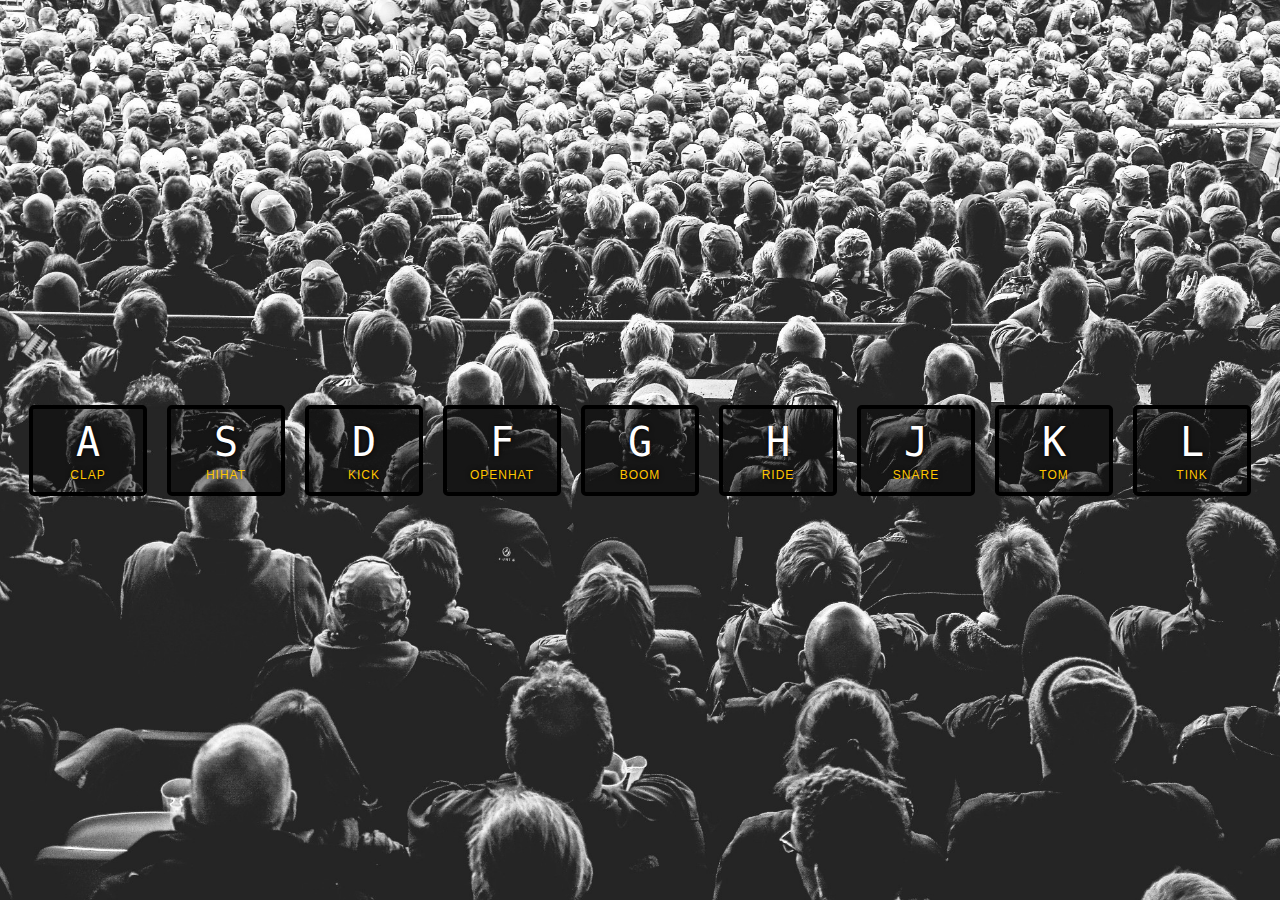
==== index-START.html @ 5c2ce59d "setup on html, need to import sounds" ====
<!DOCTYPE html>
<html lang="en">
<head>
  <meta charset="UTF-8">
  <title>JS Drum Kit</title>
  <link rel="stylesheet" href="style.css">
</head>
<body>


  <div class="keys">
    <div data-key="65" class="key">
      <kbd>A</kbd>
      <span class="sound">clap</span>
    </div>
    <div data-key="83" class="key">
      <kbd>S</kbd>
      <span class="sound">hihat</span>
    </div>
    <div data-key="68" class="key">
      <kbd>D</kbd>
      <span class="sound">kick</span>
    </div>
    <div data-key="70" class="key">
      <kbd>F</kbd>
      <span class="sound">openhat</span>
    </div>
    <div data-key="71" class="key">
      <kbd>G</kbd>
      <span class="sound">boom</span>
    </div>
    <div data-key="72" class="key">
      <kbd>H</kbd>
      <span class="sound">ride</span>
    </div>
    <div data-key="74" class="key">
      <kbd>J</kbd>
      <span class="sound">snare</span>
    </div>
    <div data-key="75" class="key">
      <kbd>K</kbd>
      <span class="sound">tom</span>
    </div>
    <div data-key="76" class="key">
      <kbd>L</kbd>
      <span class="sound">tink</span>
    </div>
  </div>

  <audio data-key="65" src="sounds/clap.wav"></audio>
  <audio data-key="83" src="sounds/hihat.wav"></audio>
  <audio data-key="68" src="sounds/kick.wav"></audio>
  <audio data-key="70" src="sounds/openhat.wav"></audio>
  <audio data-key="71" src="sounds/boom.wav"></audio>
  <audio data-key="72" src="sounds/ride.wav"></audio>
  <audio data-key="74" src="sounds/snare.wav"></audio>
  <audio data-key="75" src="sounds/tom.wav"></audio>
  <audio data-key="76" src="sounds/tink.wav"></audio>

<script>
  window.addEventListener("keydown", function(e){
    console.log(e.keycode)
  })
</script>


</body>
</html>
---- style.css ----
html {
  font-size: 10px;
  background: url('./background.jpg') bottom center;
  background-size: cover;
}

body,html {
  margin: 0;
  padding: 0;
  font-family: sans-serif;
}

.keys {
  display: flex;
  flex: 1;
  min-height: 100vh;
  align-items: center;
  justify-content: center;
}

.key {
  border: .4rem solid black;
  border-radius: .5rem;
  margin: 1rem;
  font-size: 1.5rem;
  padding: 1rem .5rem;
  transition: all .07s ease;
  width: 10rem;
  text-align: center;
  color: white;
  background: rgba(0,0,0,0.4);
  text-shadow: 0 0 .5rem black;
}

.playing {
  transform: scale(1.1);
  border-color: #ffc600;
  box-shadow: 0 0 1rem #ffc600;
}

kbd {
  display: block;
  font-size: 4rem;
}

.sound {
  font-size: 1.2rem;
  text-transform: uppercase;
  letter-spacing: .1rem;
  color: #ffc600;
}
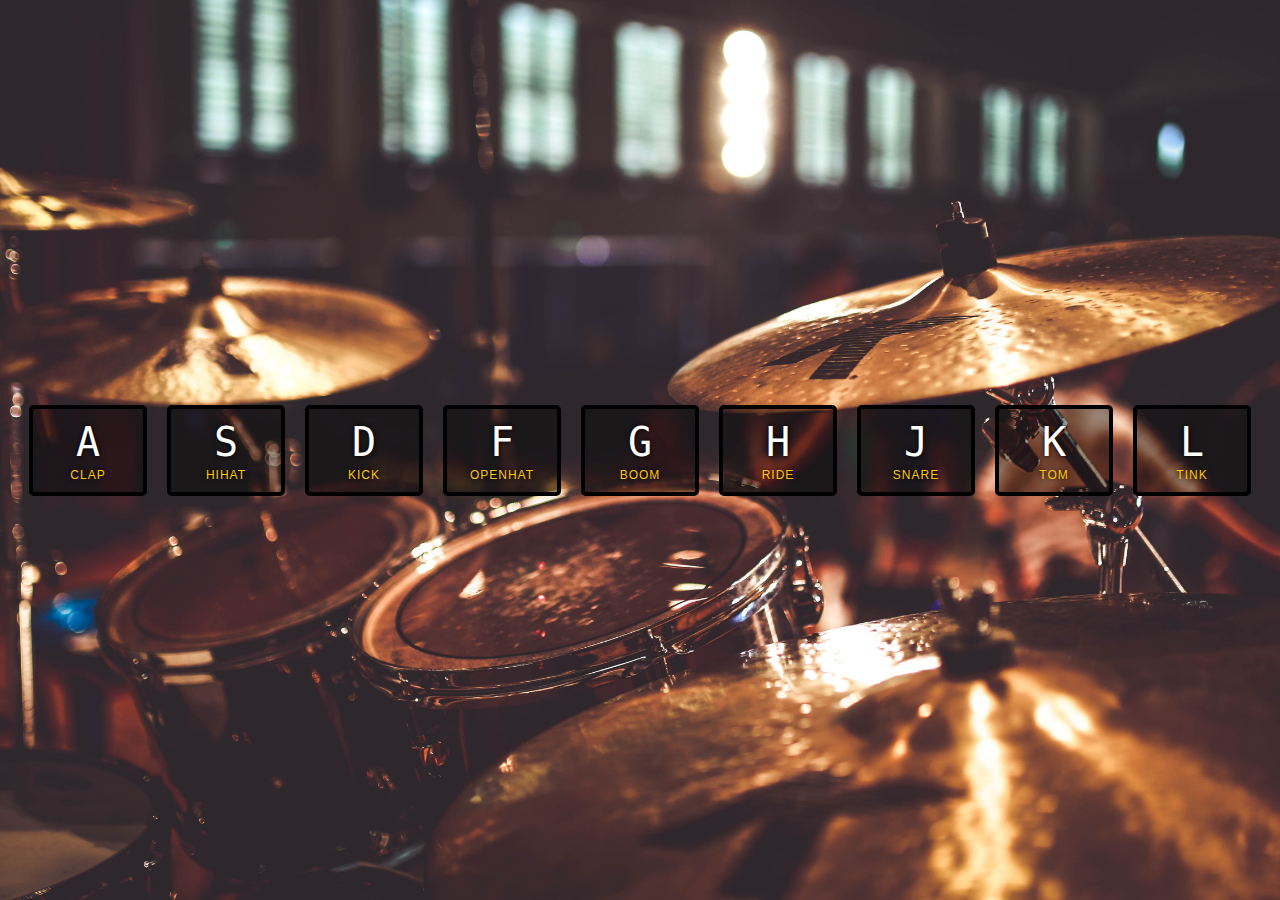
==== commit 79c3b5b6: "drum kit background and sounds working properly" ====
--- a/index-START.html
+++ b/index-START.html
@@ -59,7 +59,10 @@
 
 <script>
   window.addEventListener("keydown", function(e){
-    console.log(e.keycode)
+    const audio = document.querySelector(`audio[data-key="${e.keyCode}"]`)
+    if(!audio) return; //stops function
+    audio.currentTime = 0; //rewind audioEl
+    audio.play()
   })
 </script>
 
--- a/style.css
+++ b/style.css
@@ -1,6 +1,6 @@
 html {
   font-size: 10px;
-  background: url('./background.jpg') bottom center;
+  background: url('./drumkit.jpg') bottom center;
   background-size: cover;
 }
 
